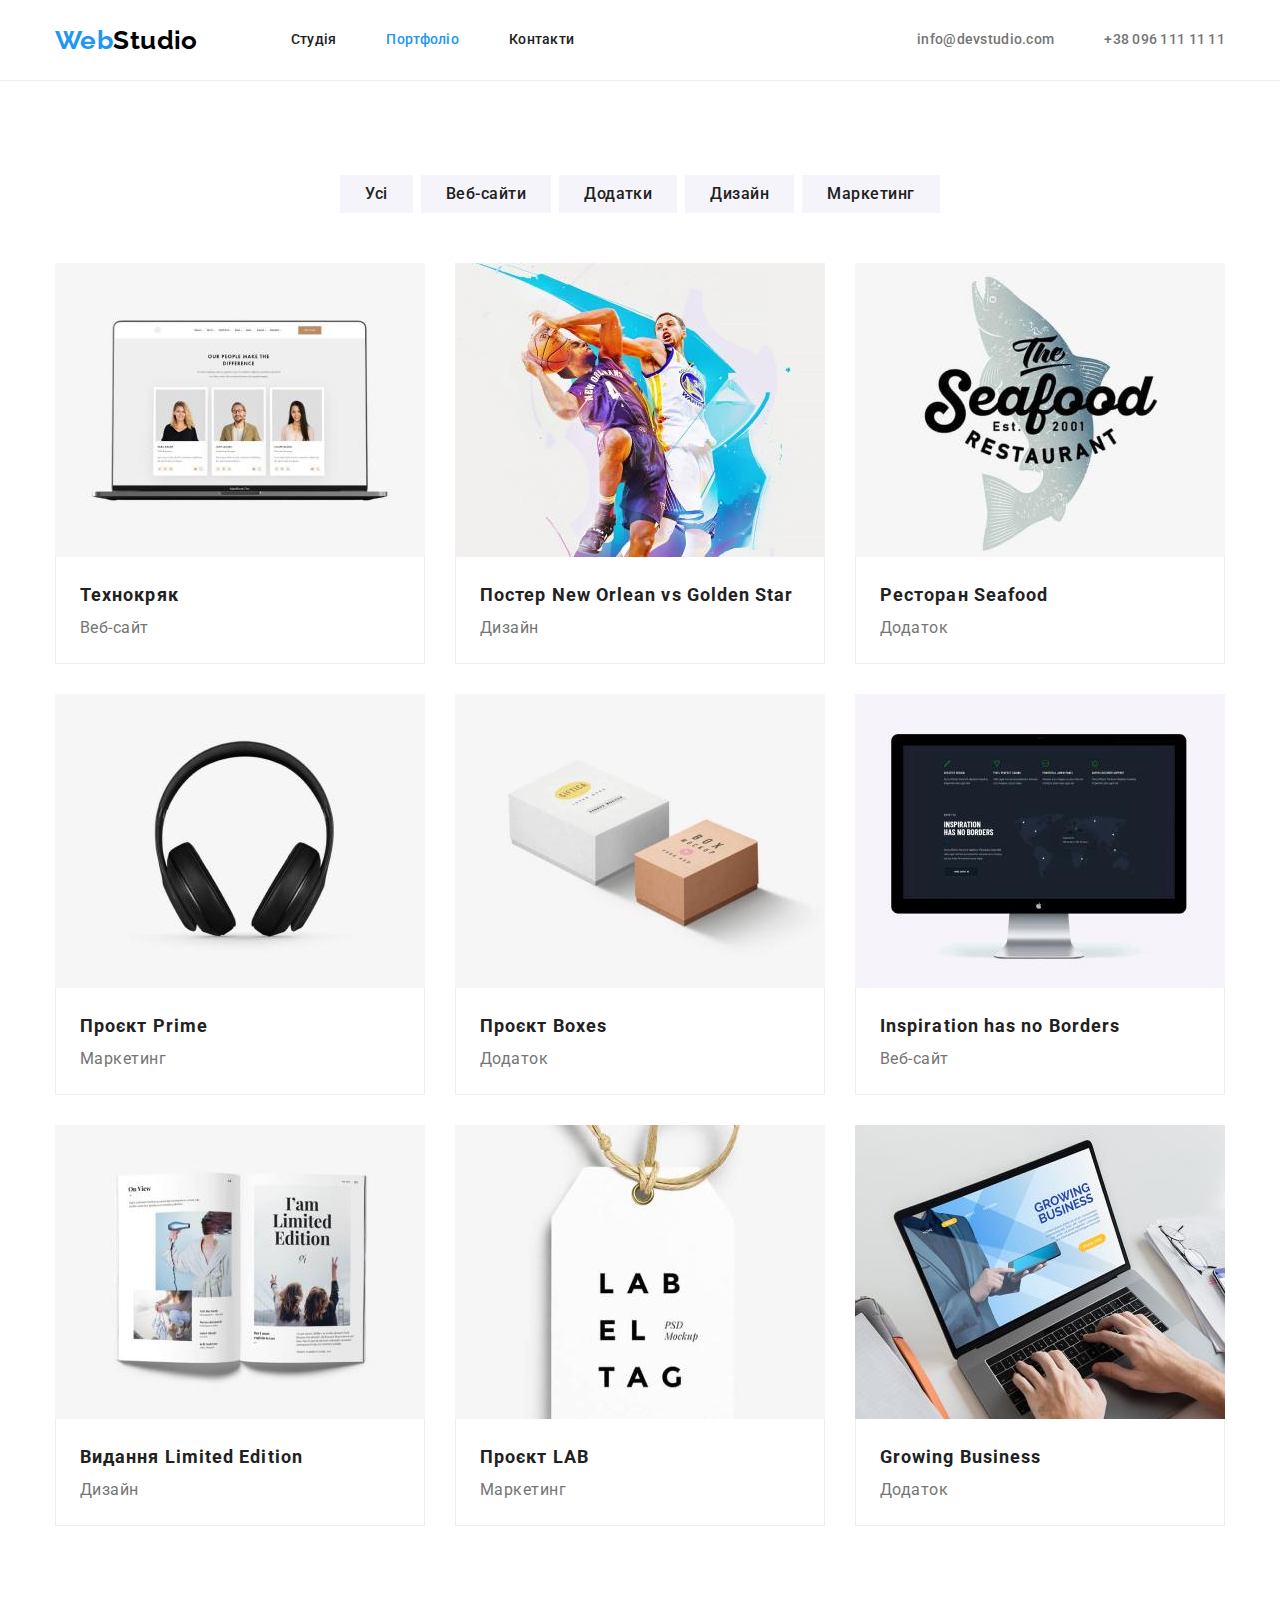
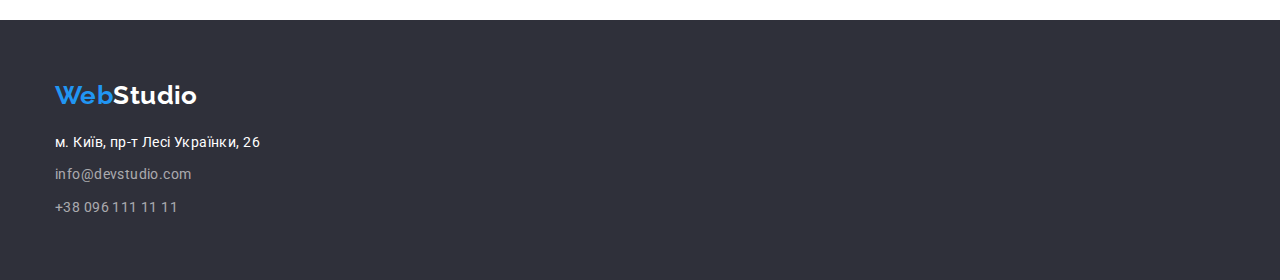
==== portfolio.html @ 2ef738af "copied files of hw#3" ====
<!DOCTYPE html>
<html lang="uk">
  <head>
    <meta charset="UTF-8" />
    <meta name="viewport" content="width=device-width, initial scale=1.0" />
    <title>Homework#03</title>
    <link
      href="https://fonts.googleapis.com/css2?family=Raleway:wght@700&family=Roboto:wght@400;500;700;900&display=swap"
      rel="stylesheet"
    />
    <link
      rel="stylesheet"
      href="https://cdnjs.cloudflare.com/ajax/libs/modern-normalize/1.1.0/modern-normalize.css"
      integrity="sha512-Y0MM+V6ymRKN2zStTqzQ227DWhhp4Mzdo6gnlRnuaNCbc+YN/ZH0sBCLTM4M0oSy9c9VKiCvd4Jk44aCLrNS5Q=="
      crossorigin="anonymous"
      referrerpolicy="no-referrer"
    />
    <link rel="stylesheet" href="./css/styles.css" />
  </head>

  <body>
    <!--Header-->
    <header class="header">
      <div class="header-container container">
        <nav class="header-nav">
          <a href="./index.html" class="header-link header-logo">
            Web<span class="header-logo-studio">Studio</span></a
          >
          <ul class="header-nav-items">
            <li>
              <a class="header-nav-item" href="./index.html">Студія</a>
            </li>
            <li>
              <a class="header-nav-item current" href="./portfolio.html"
                >Портфоліо</a
              >
            </li>
            <li><a class="header-nav-item" href="#contacts">Контакти</a></li>
          </ul>
        </nav>
        <ul class="header-right-side">
          <li>
            <a href="mailto:info@devstudio.com" class="header-email-tel"
              >info@devstudio.com</a
            >
          </li>
          <li>
            <a href="tel:+380961111111" class="header-email-tel"
              >+38 096 111 11 11</a
            >
          </li>
        </ul>
      </div>
    </header>
    <main>
      <!--Portfolio-->
      <section class="section">
        <div class="portfolio-container container">
          <h1 class="visually-hidden">Portfolio</h1>
          <ul class="portfolio-filter">
            <li>
              <button type="button" class="portfolio-filter-item">Усі</button>
            </li>
            <li>
              <button type="button" class="portfolio-filter-item">
                Веб-сайти
              </button>
            </li>
            <li>
              <button type="button" class="portfolio-filter-item">
                Додатки
              </button>
            </li>
            <li>
              <button type="button" class="portfolio-filter-item">
                Дизайн
              </button>
            </li>
            <li>
              <button type="button" class="portfolio-filter-item">
                Маркетинг
              </button>
            </li>
          </ul>
          <ul class="portfolio-list">
            <li class="portfolio-item">
              <a class="portfoilio-item-link">
                <img
                  src="./images/technocryack.jpg"
                  alt="Веб-сайт Технокряк"
                  width="370"
                />
                <div class="portfolio-item-description">
                  <h2 class="portfolio-item-title">Технокряк</h2>
                  <p class="portfolio-item-type">Веб-сайт</p>
                </div>
              </a>
            </li>
            <li class="portfolio-item">
              <a class="portfoilio-item-link">
                <img
                  src="./images/poster.jpg"
                  alt="Дизайн Постер New Orlean vs Golden Star"
                  width="370"
                />
                <div class="portfolio-item-description">
                  <h2 class="portfolio-item-title">
                    Постер New Orlean vs Golden Star
                  </h2>
                  <p class="portfolio-item-type">Дизайн</p>
                </div>
              </a>
            </li>
            <li class="portfolio-item">
              <a class="portfoilio-item-link">
                <img
                  src="./images/seafood.jpg"
                  alt="Додаток Ресторан Seafood"
                  width="370"
                />
                <div class="portfolio-item-description">
                  <h2 class="portfolio-item-title">Ресторан Seafood</h2>
                  <p class="portfolio-item-type">Додаток</p>
                </div>
              </a>
            </li>
            <li class="portfolio-item">
              <a class="portfoilio-item-link">
                <img
                  src="./images/prime-project.jpg"
                  alt="Маркетинг Проєкт Prime"
                  width="370"
                />
                <div class="portfolio-item-description">
                  <h2 class="portfolio-item-title">Проєкт Prime</h2>
                  <p class="portfolio-item-type">Маркетинг</p>
                </div>
              </a>
            </li>
            <li class="portfolio-item">
              <a class="portfoilio-item-link">
                <img
                  src="./images/boxes.jpg"
                  alt="Додаток Проєкт Boxes"
                  width="370"
                />
                <div class="portfolio-item-description">
                  <h2 class="portfolio-item-title">Проєкт Boxes</h2>
                  <p class="portfolio-item-type">Додаток</p>
                </div>
              </a>
            </li>
            <li class="portfolio-item">
              <a class="portfoilio-item-link">
                <img
                  src="./images/inspiration.jpg"
                  alt="Веб-сайт Inspiration has no Borders"
                  width="370"
                />
                <div class="portfolio-item-description">
                  <h2 class="portfolio-item-title">
                    Inspiration has no Borders
                  </h2>
                  <p class="portfolio-item-type">Веб-сайт</p>
                </div>
              </a>
            </li>
            <li class="portfolio-item">
              <a class="portfoilio-item-link">
                <img
                  src="./images/limited-edition.jpg"
                  alt="Дизайн Видання Limited Edition"
                  width="370"
                />
                <div class="portfolio-item-description">
                  <h2 class="portfolio-item-title">Видання Limited Edition</h2>
                  <p class="portfolio-item-type">Дизайн</p>
                </div>
              </a>
            </li>
            <li class="portfolio-item">
              <a class="portfoilio-item-link">
                <img
                  src="./images/lab-project.jpg"
                  alt="Маркетинг Проєкт LAB"
                  width="370"
                />
                <div class="portfolio-item-description">
                  <h2 class="portfolio-item-title">Проєкт LAB</h2>
                  <p class="portfolio-item-type">Маркетинг</p>
                </div>
              </a>
            </li>
            <li class="portfolio-item">
              <a class="portfoilio-item-link">
                <img
                  src="./images/growing-business.jpg"
                  alt="Додаток Growing Business"
                  width="370"
                />
                <div class="portfolio-item-description">
                  <h2 class="portfolio-item-title">Growing Business</h2>
                  <p class="portfolio-item-type">Додаток</p>
                </div>
              </a>
            </li>
          </ul>
        </div>
      </section>
    </main>
    <!--Footer-->
    <footer class="footer">
      <div class="footer-container container">
        <a href="./index.html" class="footer-logo"
          >Web<span class="footer-logo-studio">Studio</span></a
        >
        <address id="contacts">
          <ul class="address">
            <li>
              <a href="#" class="footer-address"
                >м. Київ, пр-т Лесі Українки, 26</a
              >
            </li>
            <li>
              <a
                href="mailto:info@devstudio.com"
                class="footer-email-tel footer-email"
                >info@devstudio.com</a
              >
            </li>
            <li>
              <a href="tel:+380961111111" class="footer-email-tel footer-tel"
                >+38 096 111 11 11</a
              >
            </li>
          </ul>
        </address>
      </div>
    </footer>
  </body>
</html>
---- css/styles.css ----
/*general styles*/

:root {
  --primary-backgraund-color: #ffffff;
  --secondary-backgraund-color: #2f303a;
  --title-color: #212121;
  --text-color: #757575;
  --accent-color: #2196f3;
}

body {
  background-color: var(--primary-backgraund-color);
  color: var(--title-color);
  font-family: "Roboto", sans-serif;
  font-size: 14px;
  letter-spacing: 0.03em;
}

h1,
h2,
h3,
h4,
h5,
h6,
p {
  margin: 0;
  padding: 0;
}

ul {
  list-style-type: none;
  margin: 0;
  padding: 0;
}

a {
  text-decoration: none;
}

button {
  margin: 0;
  padding: 0;
  font-family: inherit;
  cursor: pointer;
}

img {
  display: block;
}

.container {
  width: 1200px;
  margin: 0 auto;
  padding: 0 15px;
  /*outline: red solid;*/
}

.section {
  padding-top: 94px;
  padding-bottom: 94px;
}

.visually-hidden {
  position: absolute;
  width: 1px;
  height: 1px;
  margin: -1px;
  border: 0;
  padding: 0;
  white-space: nowrap;
  clip-path: inset(100%);
  clip: rect(0 0 0 0);
  overflow: hidden;
}

/*header*/

.header {
  background-color: var(--primary-backgraund-color);
  border-bottom: 1px solid #ececec;
}

.header-container {
  display: flex;
  align-items: center;
}

.header-logo {
  color: var(--accent-color);
  font-family: "Raleway", sans-serif;
  font-weight: 700;
  font-size: 26px;
  line-height: 1.19;
  margin-right: 93px;
  padding-top: 24px;
  padding-bottom: 24px;
}

.header-logo-studio {
  color: #000000;
  padding-top: 24px;
  padding-bottom: 24px;
}

.header-nav {
  display: flex;
  align-items: center;
  margin-top: 0;
  margin-bottom: 0;
  padding: 0;
}
.header-nav-items {
  display: flex;
  align-items: center;
  gap: 50px;
  margin-top: 0;
  margin-bottom: 0;
  padding: 0;
}

.header-nav-item {
  display: block;
  color: var(--title-color);
  font-weight: 500;
  line-height: 1.14;
  letter-spacing: 0.02em;
  padding-top: 32px;
  padding-bottom: 32px;
}
.header-nav-item:hover,
.header-nav-item:focus {
  color: var(--accent-color);
}

.current {
  color: var(--accent-color);
}

.header-right-side {
  display: flex;
  align-items: center;
  gap: 50px;
  margin-top: 0;
  margin-bottom: 0;
  margin-left: auto;
}

.header-email-tel {
  display: block;
  padding-top: 32px;
  padding-bottom: 32px;
  color: var(--text-color);
  font-weight: 500;
  line-height: 1.14;
  letter-spacing: 0.02em;
}

.header-email-tel:hover {
  color: var(--accent-color);
}

/*hero*/

.hero {
  background-color: var(--secondary-backgraund-color);
  padding-top: 200px;
  padding-bottom: 200px;
}

.hero-title {
  width: 696px;
  margin: 0 auto;
  margin-bottom: 30px;
  color: var(--primary-backgraund-color);
  font-weight: 900;
  font-size: 44px;
  line-height: 1.36;
  letter-spacing: 0.06em;
  text-align: center;
  text-transform: uppercase;
}

.hero-button {
  display: flex;
  align-items: center;
  justify-content: center;
  margin-right: auto;
  margin-left: auto;
  background-color: var(--accent-color);
  color: var(--primary-backgraund-color);
  font-weight: 700;
  font-size: 16px;
  line-height: 1.87;
  width: 216px;
  height: 50px;
  border: none;
  box-shadow: 0px 4px 4px rgba(0, 0, 0, 0.15);
  border-radius: 4px;
}

.hero-button:hover,
.hero-button:focus {
  background-color: #188ce8;
}

/*features*/

.features-container {
  display: flex;
  gap: 30px;
  align-items: flex-start;
}

.features-title {
  width: 270px;
  text-align: start;
  color: var(--title-color);
  font-size: 14px;
  font-weight: 700;
  line-height: 1.14;
  text-transform: uppercase;
  margin-bottom: 10px;
}

.features-text {
  width: 270px;
  text-align: start;
  color: var(--text-color);
  font-weight: 400;
  line-height: 1.71;
}

/* specialisation*/

.spec-section {
  padding-top: 0;
}

.spec-title {
  margin-bottom: 50px;
  color: var(--title-color);
  font-weight: 700;
  font-size: 36px;
  line-height: 1.17;
  text-align: center;
}

.spec-images {
  display: flex;
  gap: 30px;
  justify-content: center;
}

/*our team*/

.team-section {
  background-color: #f5f4fa;
}
.team-title {
  color: var(--title-color);
  font-weight: 700;
  font-size: 36px;
  line-height: 1.17;
  text-align: center;
  margin-bottom: 50px;
}
.team-list {
  display: flex;
  gap: 30px;
  justify-content: center;
}

.team-member-description {
  background-color: var(--primary-backgraund-color);
  box-shadow: 0px 1px 3px rgba(0, 0, 0, 0.12), 0px 1px 1px rgba(0, 0, 0, 0.14),
    0px 2px 1px rgba(0, 0, 0, 0.2);
  border-radius: 0px 0px 4px 4px;
  text-align: center;
  padding: 30px 0;
}
.team-member-name {
  /*background-color: var(--primary-backgraund-color);*/
  color: var(--title-color);
  font-weight: 500;
  font-size: 16px;
  line-height: 1.19;
  margin-bottom: 10px;
}

.team-member-position {
  /*background-color: var(--primary-backgraund-color);*/
  color: var(--text-color);
  font-weight: 400;
  font-size: 16px;
  line-height: 1.19;
}

/*footer*/

.footer {
  background-color: var(--secondary-backgraund-color);
  padding: 60px 0;
}

.footer-logo {
  display: block;
  color: var(--accent-color);
  font-family: "Raleway", sans-serif;
  font-weight: 700;
  font-size: 26px;
  line-height: 1.19;
  margin-bottom: 20px;
}

.footer-logo-studio {
  color: var(--primary-backgraund-color);
}

.address {
  font-style: normal;
  text-align: left;
}

.footer-address {
  display: block;
  color: var(--primary-backgraund-color);
  font-weight: 400;
  font-size: 14px;
  line-height: 1.71;
  margin-bottom: 9px;
}

.footer-address:hover,
.footer-address:focus {
  color: #2196f3;
}

.footer-email-tel {
  color: rgba(255, 255, 255, 0.6);
  font-weight: 400;
  line-height: 1.71;
}

.footer-email-tel:hover {
  color: var(--accent-color);
}

.footer-email {
  display: block;
  margin-bottom: 9px;
}

/*portfolio*/

.portfolio-filter {
  display: flex;
  gap: 8px;
  justify-content: center;
  margin-bottom: 50px;
}
.portfolio-filter-item {
  padding: 6px 25px;
  text-align: center;
  text-decoration: none;
  border: none;
  box-shadow: none;
  background-color: #F5F4FA;
  color: var(--title-color);
  font-family: inherit;
  font-weight: 500;
  font-size: 16px;
  line-height: 1.62;
  letter-spacing: 0.03em;
}

.portfolio-filter-item:hover,
.portfolio-filter-item:focus {
  color: var(--primary-backgraund-color);
  background-color: var(--accent-color);
  box-shadow: 0px 3px 1px rgba(0, 0, 0, 0.1), 0px 1px 2px rgba(0, 0, 0, 0.08),
    0px 2px 2px rgba(0, 0, 0, 0.12);
  border-radius: 4px;
}

.portfolio-list {
  display: flex;
  flex-wrap: wrap;
  gap: 30px;
}

.portfolio-item-description {
  background-color: var(--primary-backgraund-color);
  background: #ffffff;
  border-left: 1px solid #eeeeee;
  border-bottom: 1px solid #eeeeee;
  border-right: 1px solid #eeeeee;
  text-align: start;
  padding: 20px 24px;
}

.portfolio-item-title {
  color: var(--title-color);
  font-weight: 700;
  font-size: 18px;
  line-height: 2;
  letter-spacing: 0.06em;
}

.portfolio-item-type {
  color: var(--text-color);
  font-weight: 400;
  font-size: 16px;
  line-height: 1.87;
  letter-spacing: 0.03em;
}
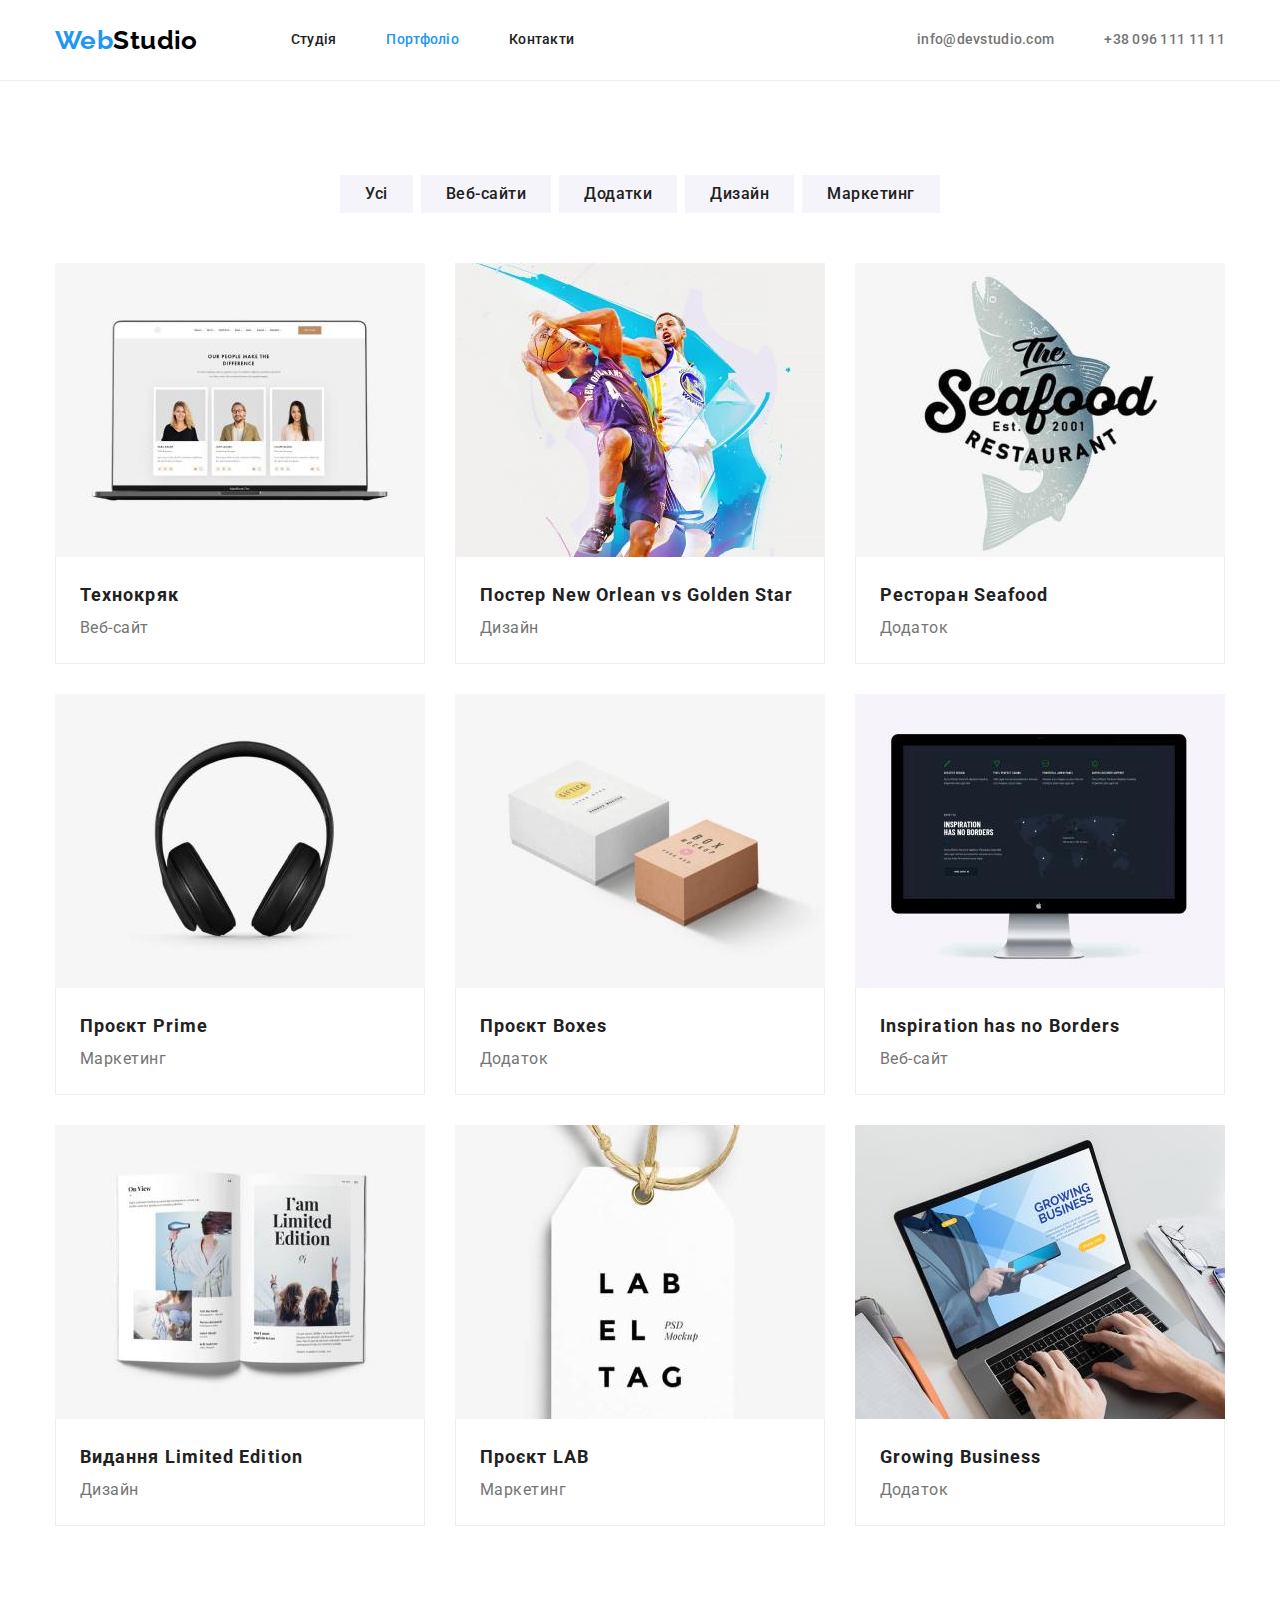
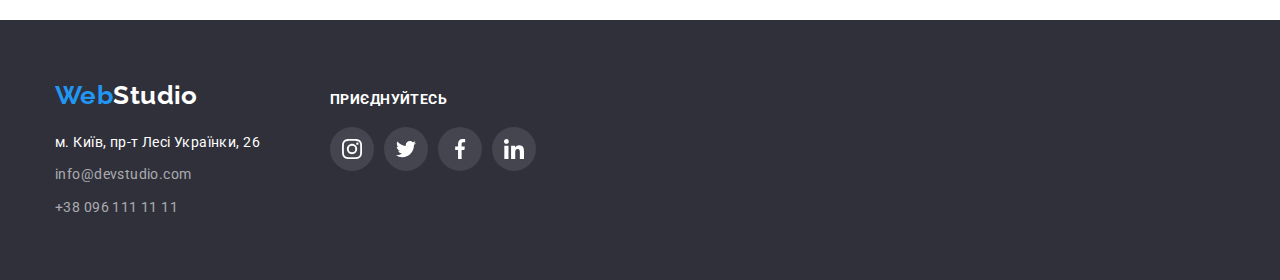
==== commit 50c1b68e: "finished hw#4" ====
--- a/portfolio.html
+++ b/portfolio.html
@@ -210,31 +210,62 @@
     </main>
     <!--Footer-->
     <footer class="footer">
-      <div class="footer-container container">
-        <a href="./index.html" class="footer-logo"
-          >Web<span class="footer-logo-studio">Studio</span></a
-        >
-        <address id="contacts">
-          <ul class="address">
-            <li>
-              <a href="#" class="footer-address"
-                >м. Київ, пр-т Лесі Українки, 26</a
-              >
-            </li>
-            <li>
-              <a
-                href="mailto:info@devstudio.com"
-                class="footer-email-tel footer-email"
-                >info@devstudio.com</a
-              >
-            </li>
-            <li>
-              <a href="tel:+380961111111" class="footer-email-tel footer-tel"
-                >+38 096 111 11 11</a
-              >
-            </li>
-          </ul>
-        </address>
+      <div class="container footer-container">
+        <div class="footer-left-part">
+          <a href="./index.html" class="footer-logo">Web<span class="footer-logo-studio">Studio</span></a>
+          <address id="contacts">
+            <ul class="address">
+              <li>
+                <a href="#" class="footer-address">м. Київ, пр-т Лесі Українки, 26</a>
+              </li>
+              <li>
+                <a href="mailto:info@devstudio.com" class="footer-email-tel footer-email">info@devstudio.com</a>
+              </li>
+              <li>
+                <a href="tel:+380961111111" class="footer-email-tel footer-tel">+38 096 111 11 11</a>
+              </li>
+            </ul>
+          </address>
+        </div>
+        <div class="footer-right-part">
+          <p class="footer-socials">
+            <strong" class="footer-join-us">приєднуйтесь</strong>
+          </p>
+          <ul class="footer-socials list">
+            <li class="footer-socials-item">
+              <a class="footer-socials-link link" href="https://instagram.com" target="blank"
+                rel="nofollow noopener noreferer" aria-label="instagram icon">
+                <svg class="footer-socials-icon" width="20" height="20">
+                  <use href="./images/symbol-defs.svg#instagram"></use>
+                </svg>
+              </a>
+            </li>
+            <li class="footer-socials-item">
+              <a class="footer-socials-link link" href="https://twitter.com" target="blank"
+                rel="nofollow noopener noreferer" aria-label="twitter icon">
+                <svg class="footer-socials-icon" width="20" height="20">
+                  <use href="./images/symbol-defs.svg#twitter"></use>
+                </svg>
+              </a>
+            </li>
+            <li class="footer-socials-item">
+              <a class="footer-socials-link link" href="https://facebook.com" target="blank"
+                rel="nofollow noopener noreferer" aria-label="facebook icon">
+                <svg class="footer-socials-icon" width="20" height="20">
+                  <use href="./images/symbol-defs.svg#facebook"></use>
+                </svg>
+              </a>
+            </li>
+            <li class="footer-socials-item">
+              <a class="footer-socials-link link" href="https://linkedin.com" target="blank"
+                rel="nofollow noopener noreferer" aria-label="linkedin icon">
+                <svg class="footer-socials-icon" width="20" height="20">
+                  <use href="./images/symbol-defs.svg#linkedin"></use>
+                </svg>
+              </a>
+            </li>
+          </ul>
+        </div>
       </div>
     </footer>
   </body>
--- a/css/styles.css
+++ b/css/styles.css
@@ -47,6 +47,11 @@
 img {
   display: block;
 }
+.list {
+  list-style: none;
+  margin: 0;
+  padding: 0;
+}
 
 .container {
   width: 1200px;
@@ -146,7 +151,8 @@
 }
 
 .header-email-tel {
-  display: block;
+  display: flex;
+  gap: 10px;
   padding-top: 32px;
   padding-bottom: 32px;
   color: var(--text-color);
@@ -210,6 +216,14 @@
   gap: 30px;
   align-items: flex-start;
 }
+.features-icons {
+  display: flex;
+  justify-content: center;
+  align-items: center;
+  width: 270px;
+  height: 120px;
+  margin-bottom: 30px;
+}
 
 .features-title {
   width: 270px;
@@ -293,6 +307,101 @@
   font-weight: 400;
   font-size: 16px;
   line-height: 1.19;
+  margin-bottom: 16px;
+}
+.socials {
+  display: flex;
+  justify-content: center;
+  align-items: center;
+  gap: 10px;
+}
+
+.socials-link {
+  display: flex;
+  align-items: center;
+  justify-content: center;
+
+  width: 44px;
+  height: 44px;
+
+  /*color: #afb1b8*/;
+  background-color: #fff;
+  border-radius: 50%;
+}
+
+.socials-link:hover,
+.socials-link:focus {
+  background-color: var(--accent-color);
+}
+
+.socials-icon:hover,
+.socials-icon:focus {
+  fill: #ffffff;
+}
+.socials-icon {
+  fill: #afb1b8;
+}
+
+/*regular clients*/
+
+.clients-section {
+  background-color: var(--primary-backgraund-color);
+  padding-top: 0;
+}
+
+.clients-title {
+  color: var(--title-color);
+  font-weight: 700;
+  font-size: 36px;
+  line-height: 1.17;
+  text-align: center;
+  margin-bottom: 50px;
+}
+
+.clients-list {
+  display: flex;
+  gap: 30px;
+  justify-content: center;
+}
+.clients {
+  display: flex;
+  justify-content: center;
+  align-items: center;
+  gap: 30px;
+}
+
+.clients-link {
+  display: flex;
+  align-items: center;
+  justify-content: center;
+
+  width: 170px;
+  height: 92px;
+
+  /*color: #afb1b8;*/
+  background-color: #fff;
+  border: 1px solid #afb1b8;
+  border-radius: 4px;
+}
+
+.clients-link:hover,
+.clients-link:focus {
+  background-color: var(--primary-backgraund-color);
+  border: var(--accent-color) 1px solid;
+  border-radius: 4px;
+}
+
+.clients-icon {
+  fill: #afb1b8;
+}
+
+.clients-icon:hover,
+.clients-icon:focus {
+  fill: var(--accent-color);
+}
+
+.clients-section {
+  background-color: var(--primary-backgraund-color);
 }
 
 /*footer*/
@@ -350,6 +459,65 @@
   margin-bottom: 9px;
 }
 
+.footer-container {
+  display: flex;
+  align-items: baseline;
+}
+.footer-left-part {
+  margin-right: 70px;
+}
+.footer-socials {
+  margin-bottom: 20px;
+}
+
+.footer-join-us {
+  color: #FFFFFF;
+font-weight: 700;
+  font-size: 14px;
+  line-height: 16px;
+  letter-spacing: 0.03em;
+  text-transform: uppercase;
+}
+.footer-right-part {
+  display: block;
+  align-items: baseline;
+}
+
+.footer-socials {
+  display: flex;
+  justify-content: start;
+  align-items: center;
+  gap: 10px;
+}
+
+.footer-socials-link {
+  display: flex;
+  align-items: center;
+  justify-content: center;
+
+  width: 44px;
+  height: 44px;
+
+  background-color: rgba(255, 255, 255, 0.1);
+  border-radius: 50%;
+}
+
+.footer-socials-link:hover,
+.footer-socials-link:focus {
+  background-color: var(--accent-color);
+}
+
+.footer-socials-icon {
+  fill: #ffffff;
+}
+
+.footer-socials-icon:hover,
+.footer-socials-icon:focus {
+  fill: #ffffff;
+}
+
+
+
 /*portfolio*/
 
 .portfolio-filter {
@@ -364,7 +532,7 @@
   text-decoration: none;
   border: none;
   box-shadow: none;
-  background-color: #F5F4FA;
+  background-color: #f5f4fa;
   color: var(--title-color);
   font-family: inherit;
   font-weight: 500;
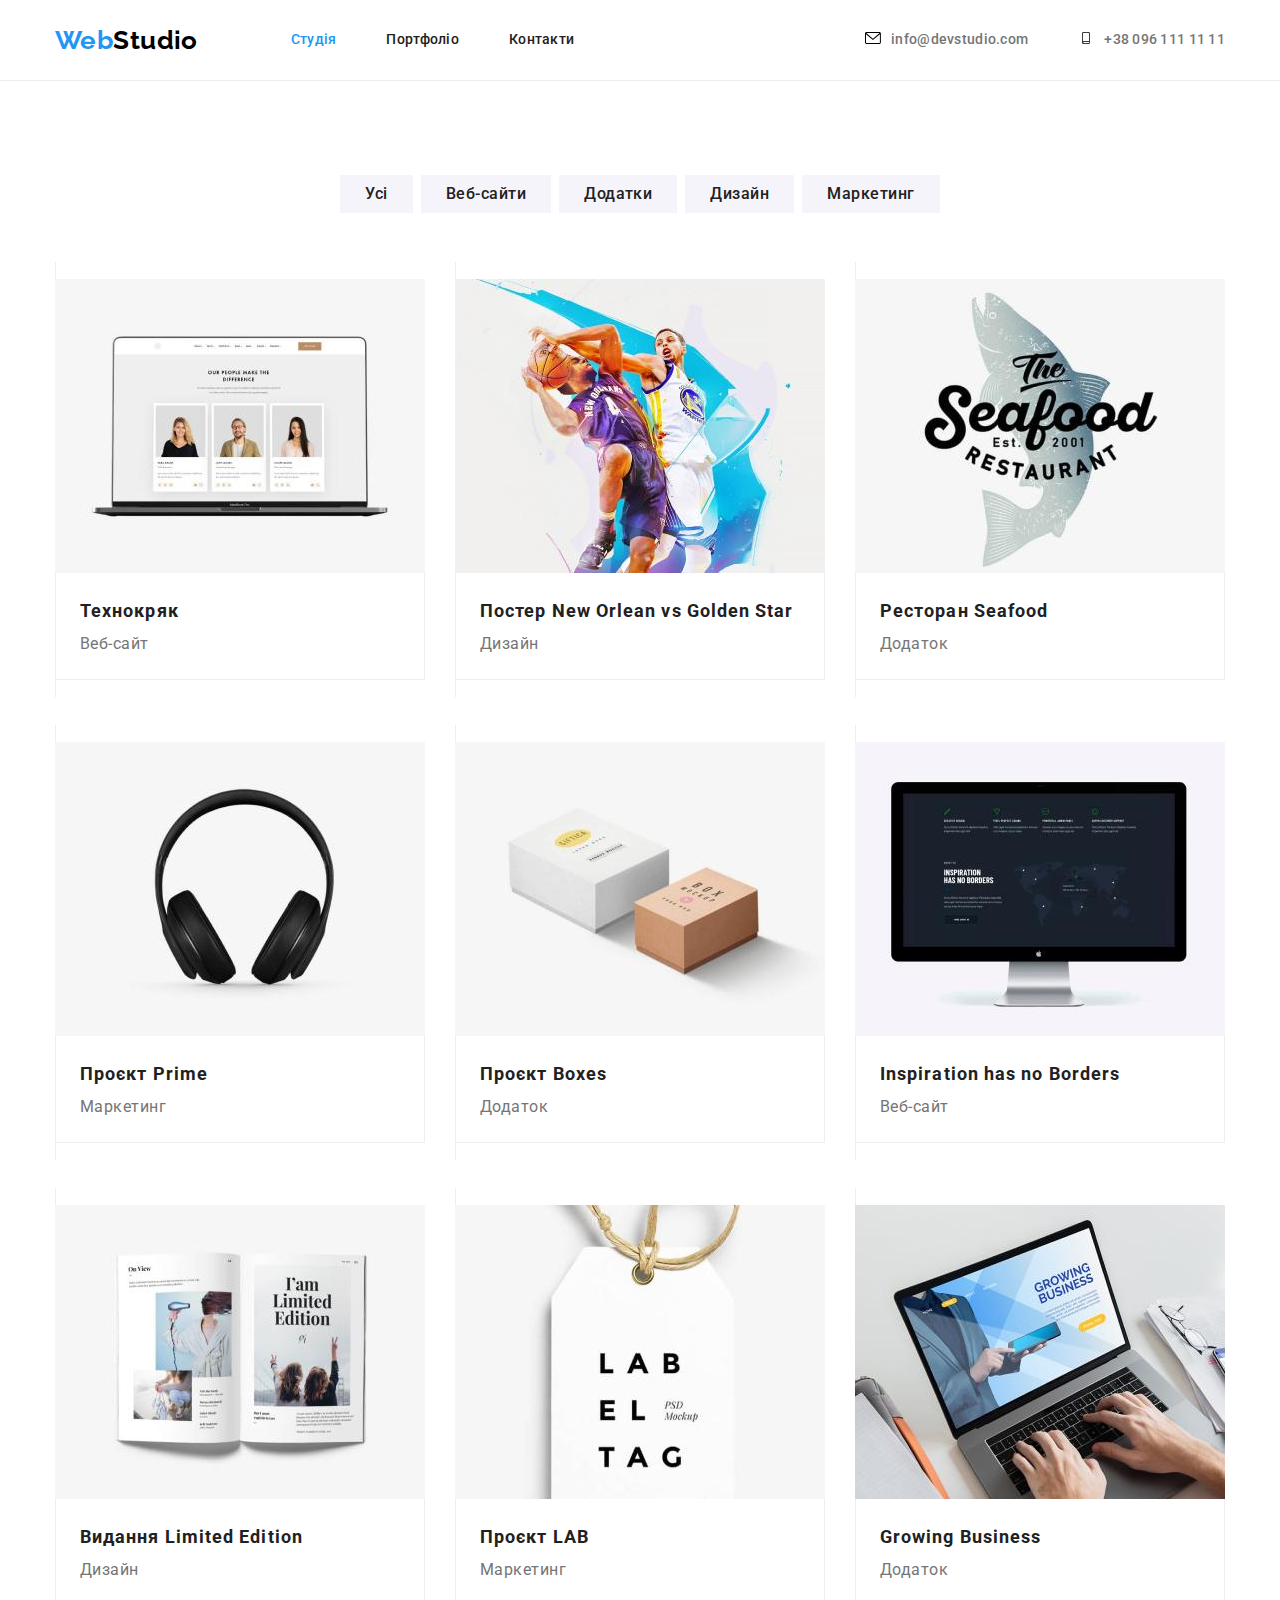
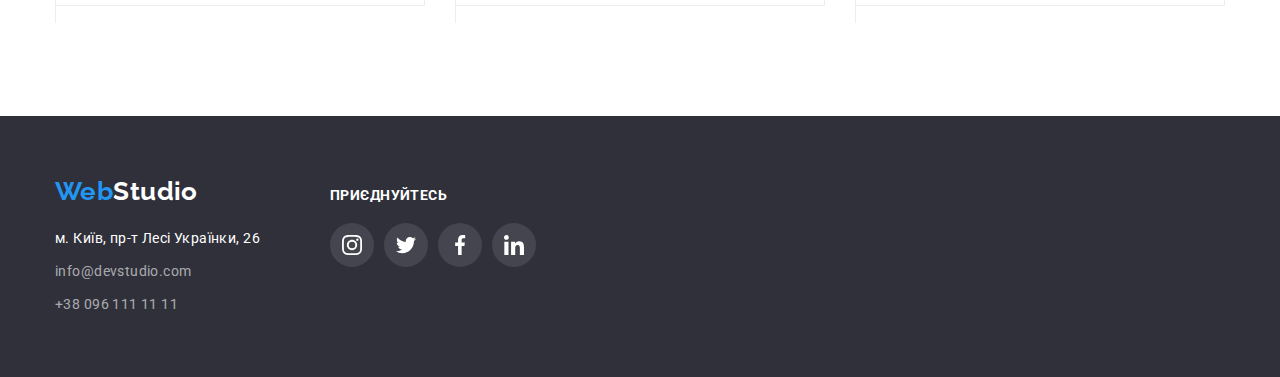
==== commit 953485d7: "corrected hw#4" ====
--- a/portfolio.html
+++ b/portfolio.html
@@ -3,7 +3,7 @@
   <head>
     <meta charset="UTF-8" />
     <meta name="viewport" content="width=device-width, initial scale=1.0" />
-    <title>Homework#03</title>
+    <title>Homework#04</title>
     <link
       href="https://fonts.googleapis.com/css2?family=Raleway:wght@700&family=Roboto:wght@400;500;700;900&display=swap"
       rel="stylesheet"
@@ -24,30 +24,31 @@
       <div class="header-container container">
         <nav class="header-nav">
           <a href="./index.html" class="header-link header-logo">
-            Web<span class="header-logo-studio">Studio</span></a
-          >
+            Web<span class="header-logo-studio">Studio</span></a>
           <ul class="header-nav-items">
             <li>
-              <a class="header-nav-item" href="./index.html">Студія</a>
-            </li>
-            <li>
-              <a class="header-nav-item current" href="./portfolio.html"
-                >Портфоліо</a
-              >
+              <a class="header-nav-item current" href="./index.html">Студія</a>
+            </li>
+            <li>
+              <a class="header-nav-item" href="./portfolio.html">Портфоліо</a>
             </li>
             <li><a class="header-nav-item" href="#contacts">Контакти</a></li>
           </ul>
         </nav>
         <ul class="header-right-side">
           <li>
-            <a href="mailto:info@devstudio.com" class="header-email-tel"
-              >info@devstudio.com</a
-            >
+            <a href="mailto:info@devstudio.com" class="header-email-tel">
+              <svg class="" width="16" height="12">
+                <use class="" href="./images/symbol-defs.svg#envelope"></use>
+              </svg>
+              info@devstudio.com</a>
           </li>
           <li>
-            <a href="tel:+380961111111" class="header-email-tel"
-              >+38 096 111 11 11</a
-            >
+            <a href="tel:+380961111111" class="header-email-tel">
+              <svg class="" width="16" height="12">
+                <use class="" href="./images/symbol-defs.svg#smartphone"></use>
+              </svg>
+              +38 096 111 11 11</a>
           </li>
         </ul>
       </div>
@@ -84,7 +85,7 @@
           </ul>
           <ul class="portfolio-list">
             <li class="portfolio-item">
-              <a class="portfoilio-item-link">
+              <a class="portfolio-item-link" href="">
                 <img
                   src="./images/technocryack.jpg"
                   alt="Веб-сайт Технокряк"
@@ -97,7 +98,7 @@
               </a>
             </li>
             <li class="portfolio-item">
-              <a class="portfoilio-item-link">
+              <a class="portfolio-item-link" href="">
                 <img
                   src="./images/poster.jpg"
                   alt="Дизайн Постер New Orlean vs Golden Star"
@@ -112,7 +113,7 @@
               </a>
             </li>
             <li class="portfolio-item">
-              <a class="portfoilio-item-link">
+              <a class="portfolio-item-link" href="">
                 <img
                   src="./images/seafood.jpg"
                   alt="Додаток Ресторан Seafood"
@@ -125,7 +126,7 @@
               </a>
             </li>
             <li class="portfolio-item">
-              <a class="portfoilio-item-link">
+              <a class="portfolio-item-link" href="">
                 <img
                   src="./images/prime-project.jpg"
                   alt="Маркетинг Проєкт Prime"
@@ -138,7 +139,7 @@
               </a>
             </li>
             <li class="portfolio-item">
-              <a class="portfoilio-item-link">
+              <a class="portfolio-item-link" href="">
                 <img
                   src="./images/boxes.jpg"
                   alt="Додаток Проєкт Boxes"
@@ -151,7 +152,7 @@
               </a>
             </li>
             <li class="portfolio-item">
-              <a class="portfoilio-item-link">
+              <a class="portfolio-item-link" href="">
                 <img
                   src="./images/inspiration.jpg"
                   alt="Веб-сайт Inspiration has no Borders"
@@ -166,7 +167,7 @@
               </a>
             </li>
             <li class="portfolio-item">
-              <a class="portfoilio-item-link">
+              <a class="portfolio-item-link" href="">
                 <img
                   src="./images/limited-edition.jpg"
                   alt="Дизайн Видання Limited Edition"
@@ -179,7 +180,7 @@
               </a>
             </li>
             <li class="portfolio-item">
-              <a class="portfoilio-item-link">
+              <a class="portfolio-item-link" href="">
                 <img
                   src="./images/lab-project.jpg"
                   alt="Маркетинг Проєкт LAB"
@@ -192,7 +193,7 @@
               </a>
             </li>
             <li class="portfolio-item">
-              <a class="portfoilio-item-link">
+              <a class="portfolio-item-link" href="">
                 <img
                   src="./images/growing-business.jpg"
                   alt="Додаток Growing Business"
--- a/css/styles.css
+++ b/css/styles.css
@@ -46,7 +46,15 @@
 
 img {
   display: block;
-}
+  max-width: 100%;
+  height: auto;
+}
+
+.link {
+  text-decoration: none;
+  color: currentColor;
+}
+
 .list {
   list-style: none;
   margin: 0;
@@ -159,18 +167,27 @@
   font-weight: 500;
   line-height: 1.14;
   letter-spacing: 0.02em;
+  cursor: pointer;
 }
 
 .header-email-tel:hover {
   color: var(--accent-color);
+  fill: var(--accent-color);
 }
 
 /*hero*/
 
 .hero {
-  background-color: var(--secondary-backgraund-color);
   padding-top: 200px;
   padding-bottom: 200px;
+  max-width: 1600px;
+  margin: 0 auto;
+  background-color: #c4c4c4;
+  background-image: url(../images/hero-bg-img.jpg);
+  background-repeat: no-repeat;
+  background-size: contain;
+  background-position: center;
+  /*background: rgba(47, 48, 58, 0.4);*/
 }
 
 .hero-title {
@@ -324,22 +341,22 @@
   width: 44px;
   height: 44px;
 
-  /*color: #afb1b8*/;
+  /*color: #afb1b8*/
   background-color: #fff;
   border-radius: 50%;
+}
+
+.socials-icon:hover,
+.socials-icon:focus {
+  fill: #ffffff;
+}
+.socials-icon {
+  fill: #afb1b8;
 }
 
 .socials-link:hover,
 .socials-link:focus {
   background-color: var(--accent-color);
-}
-
-.socials-icon:hover,
-.socials-icon:focus {
-  fill: #ffffff;
-}
-.socials-icon {
-  fill: #afb1b8;
 }
 
 /*regular clients*/
@@ -409,6 +426,8 @@
 .footer {
   background-color: var(--secondary-backgraund-color);
   padding: 60px 0;
+    max-width: 1600px;
+    margin: 0 auto;
 }
 
 .footer-logo {
@@ -471,8 +490,8 @@
 }
 
 .footer-join-us {
-  color: #FFFFFF;
-font-weight: 700;
+  color: #ffffff;
+  font-weight: 700;
   font-size: 14px;
   line-height: 16px;
   letter-spacing: 0.03em;
@@ -515,8 +534,6 @@
 .footer-socials-icon:focus {
   fill: #ffffff;
 }
-
-
 
 /*portfolio*/
 
@@ -554,6 +571,18 @@
   display: flex;
   flex-wrap: wrap;
   gap: 30px;
+}
+
+.portfolio-item-link {
+  cursor: pointer;
+  background: #ffffff;
+  border: 1px solid #eeeeee;
+}
+
+.portfolio-item-link:hover,
+.portfolio-item-link:focus {
+  box-shadow: 0px 1px 1px rgba(0, 0, 0, 0.12), 0px 4px 4px rgba(0, 0, 0, 0.06),
+    1px 4px 6px rgba(0, 0, 0, 0.16);
 }
 
 .portfolio-item-description {
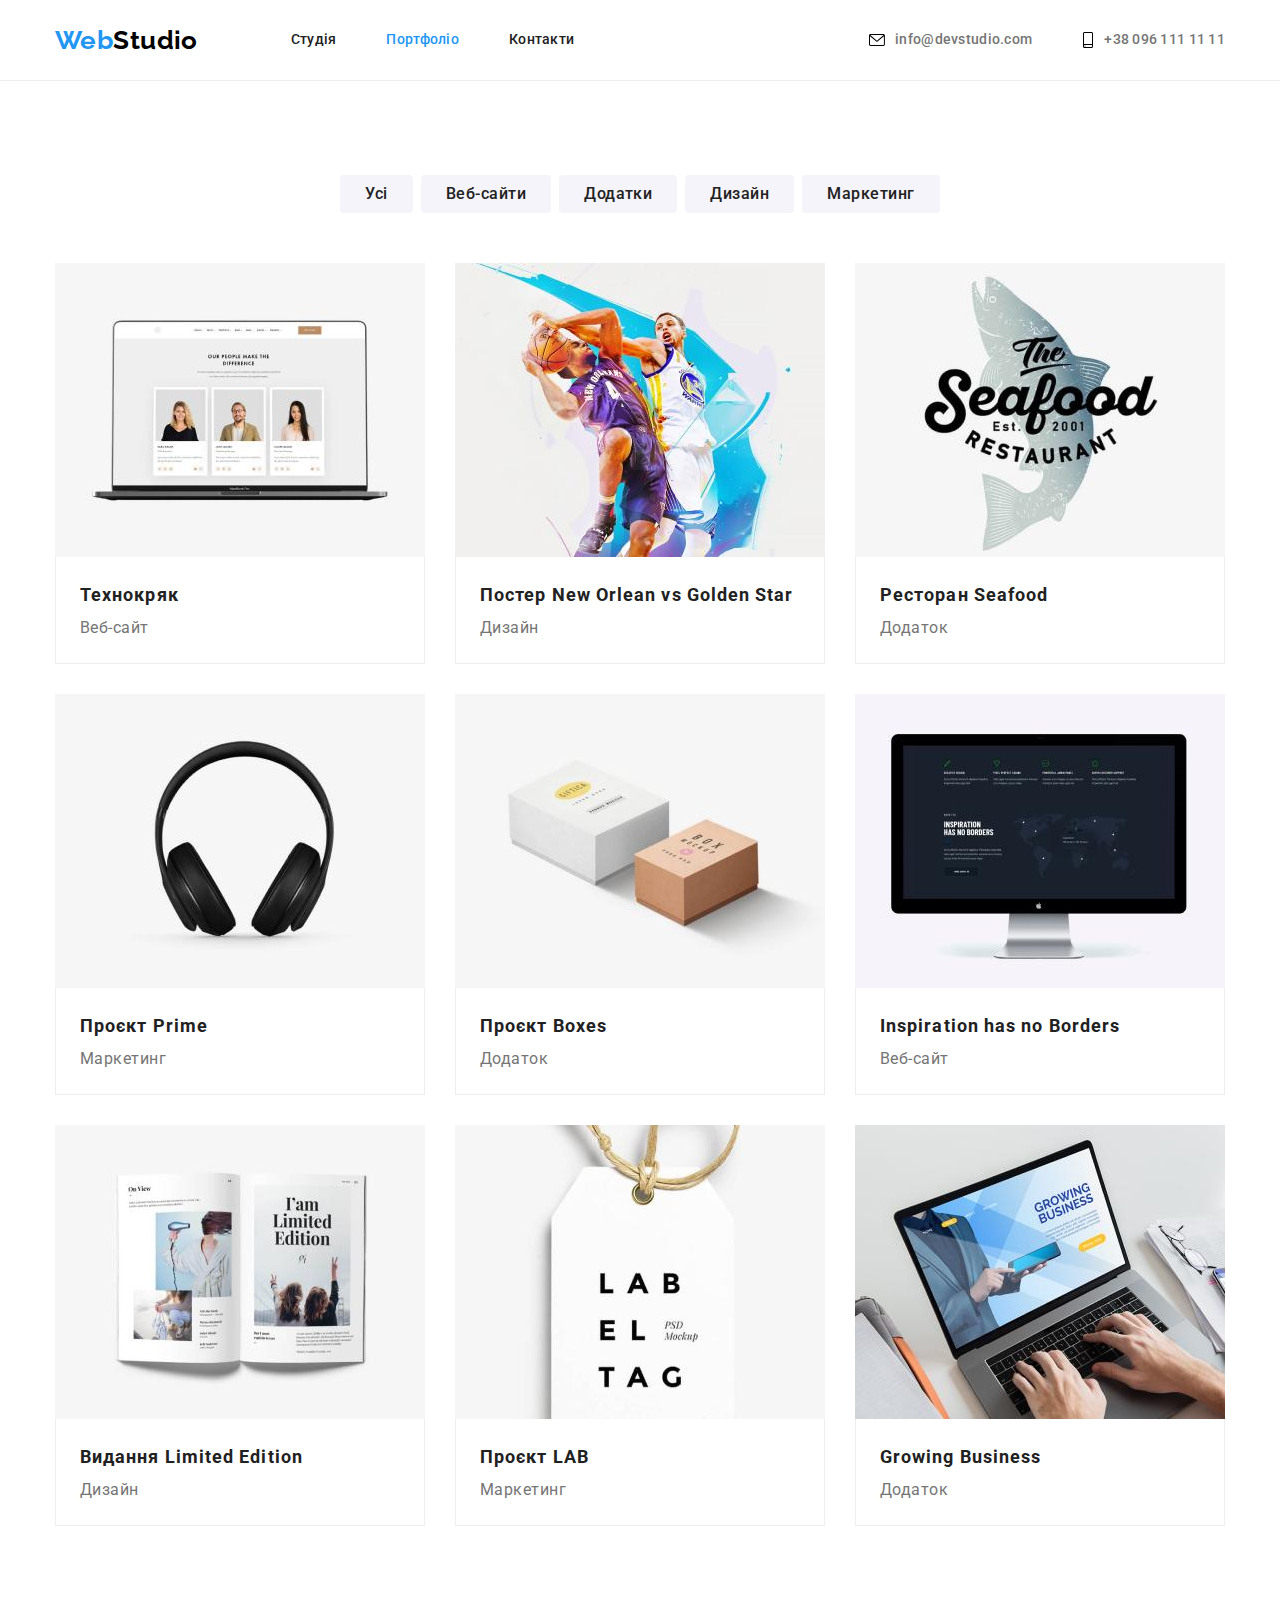
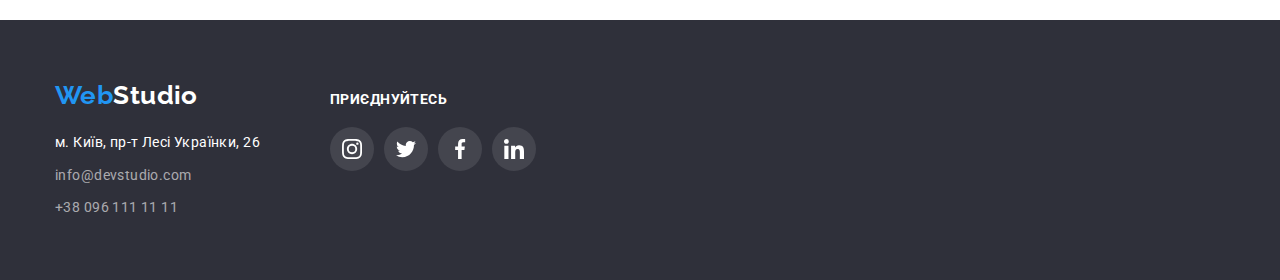
==== commit e33cf03c: "corrected" ====
--- a/portfolio.html
+++ b/portfolio.html
@@ -27,10 +27,10 @@
             Web<span class="header-logo-studio">Studio</span></a>
           <ul class="header-nav-items">
             <li>
-              <a class="header-nav-item current" href="./index.html">Студія</a>
-            </li>
-            <li>
-              <a class="header-nav-item" href="./portfolio.html">Портфоліо</a>
+              <a class="header-nav-item" href="./index.html">Студія</a>
+            </li>
+            <li>
+              <a class="header-nav-item current" href="./portfolio.html">Портфоліо</a>
             </li>
             <li><a class="header-nav-item" href="#contacts">Контакти</a></li>
           </ul>
@@ -45,7 +45,7 @@
           </li>
           <li>
             <a href="tel:+380961111111" class="header-email-tel">
-              <svg class="" width="16" height="12">
+              <svg class="" width="12" height="16">
                 <use class="" href="./images/symbol-defs.svg#smartphone"></use>
               </svg>
               +38 096 111 11 11</a>
--- a/css/styles.css
+++ b/css/styles.css
@@ -161,6 +161,7 @@
 .header-email-tel {
   display: flex;
   gap: 10px;
+  align-items: center;
   padding-top: 32px;
   padding-bottom: 32px;
   color: var(--text-color);
@@ -170,7 +171,8 @@
   cursor: pointer;
 }
 
-.header-email-tel:hover {
+.header-email-tel:hover,
+.header-email-tel:focus {
   color: var(--accent-color);
   fill: var(--accent-color);
 }
@@ -183,11 +185,11 @@
   max-width: 1600px;
   margin: 0 auto;
   background-color: #c4c4c4;
-  background-image: url(../images/hero-bg-img.jpg);
+  background-image: url(../images/hero-bg-img.jpg),
+    linear-gradient(180deg, rgba(47, 48, 58, 0) 0%, rgba(47, 48, 58, 0.4) 100%);
   background-repeat: no-repeat;
-  background-size: contain;
+  background-size: cover;
   background-position: center;
-  /*background: rgba(47, 48, 58, 0.4);*/
 }
 
 .hero-title {
@@ -240,6 +242,8 @@
   width: 270px;
   height: 120px;
   margin-bottom: 30px;
+  background-color: #f5f4fa;
+  border-radius: 4px;
 }
 
 .features-title {
@@ -341,29 +345,30 @@
   width: 44px;
   height: 44px;
 
-  /*color: #afb1b8*/
+  color: #afb1b8;
   background-color: #fff;
   border-radius: 50%;
 }
-
-.socials-icon:hover,
-.socials-icon:focus {
-  fill: #ffffff;
-}
-.socials-icon {
-  fill: #afb1b8;
-}
-
 .socials-link:hover,
 .socials-link:focus {
   background-color: var(--accent-color);
 }
 
+.socials-icon {
+  fill: currentColor;
+}
+
+.socials-link:hover .socials-icon,
+.socials-link:focus .socials-icon {
+  background-color: var(--accent-color);
+  fill: #ffffff;
+}
+
 /*regular clients*/
 
 .clients-section {
   background-color: var(--primary-backgraund-color);
-  padding-top: 0;
+  /*padding-top: 0;*/
 }
 
 .clients-title {
@@ -395,7 +400,7 @@
   width: 170px;
   height: 92px;
 
-  /*color: #afb1b8;*/
+  color: #afb1b8;
   background-color: #fff;
   border: 1px solid #afb1b8;
   border-radius: 4px;
@@ -409,11 +414,11 @@
 }
 
 .clients-icon {
-  fill: #afb1b8;
-}
-
-.clients-icon:hover,
-.clients-icon:focus {
+  fill: currentColor;
+}
+
+.clients-link:hover .clients-icon,
+.clients-link:focus .clients-icon {
   fill: var(--accent-color);
 }
 
@@ -426,8 +431,8 @@
 .footer {
   background-color: var(--secondary-backgraund-color);
   padding: 60px 0;
-    max-width: 1600px;
-    margin: 0 auto;
+  max-width: 1600px;
+  margin: 0 auto;
 }
 
 .footer-logo {
@@ -517,6 +522,7 @@
   width: 44px;
   height: 44px;
 
+  color: #ffffff;
   background-color: rgba(255, 255, 255, 0.1);
   border-radius: 50%;
 }
@@ -527,11 +533,11 @@
 }
 
 .footer-socials-icon {
-  fill: #ffffff;
-}
-
-.footer-socials-icon:hover,
-.footer-socials-icon:focus {
+  fill: currentColor;
+}
+
+.footer-socials-link:hover .footer-socials-icon,
+.footer-socials-link:focus .footer-socials-icon {
   fill: #ffffff;
 }
 
@@ -556,6 +562,7 @@
   font-size: 16px;
   line-height: 1.62;
   letter-spacing: 0.03em;
+  border-radius: 4px;
 }
 
 .portfolio-filter-item:hover,
@@ -564,7 +571,6 @@
   background-color: var(--accent-color);
   box-shadow: 0px 3px 1px rgba(0, 0, 0, 0.1), 0px 1px 2px rgba(0, 0, 0, 0.08),
     0px 2px 2px rgba(0, 0, 0, 0.12);
-  border-radius: 4px;
 }
 
 .portfolio-list {
@@ -575,12 +581,12 @@
 
 .portfolio-item-link {
   cursor: pointer;
-  background: #ffffff;
-  border: 1px solid #eeeeee;
+  background-color: #ffffff;
 }
 
 .portfolio-item-link:hover,
 .portfolio-item-link:focus {
+  border: 1px solid #eeeeee;
   box-shadow: 0px 1px 1px rgba(0, 0, 0, 0.12), 0px 4px 4px rgba(0, 0, 0, 0.06),
     1px 4px 6px rgba(0, 0, 0, 0.16);
 }
